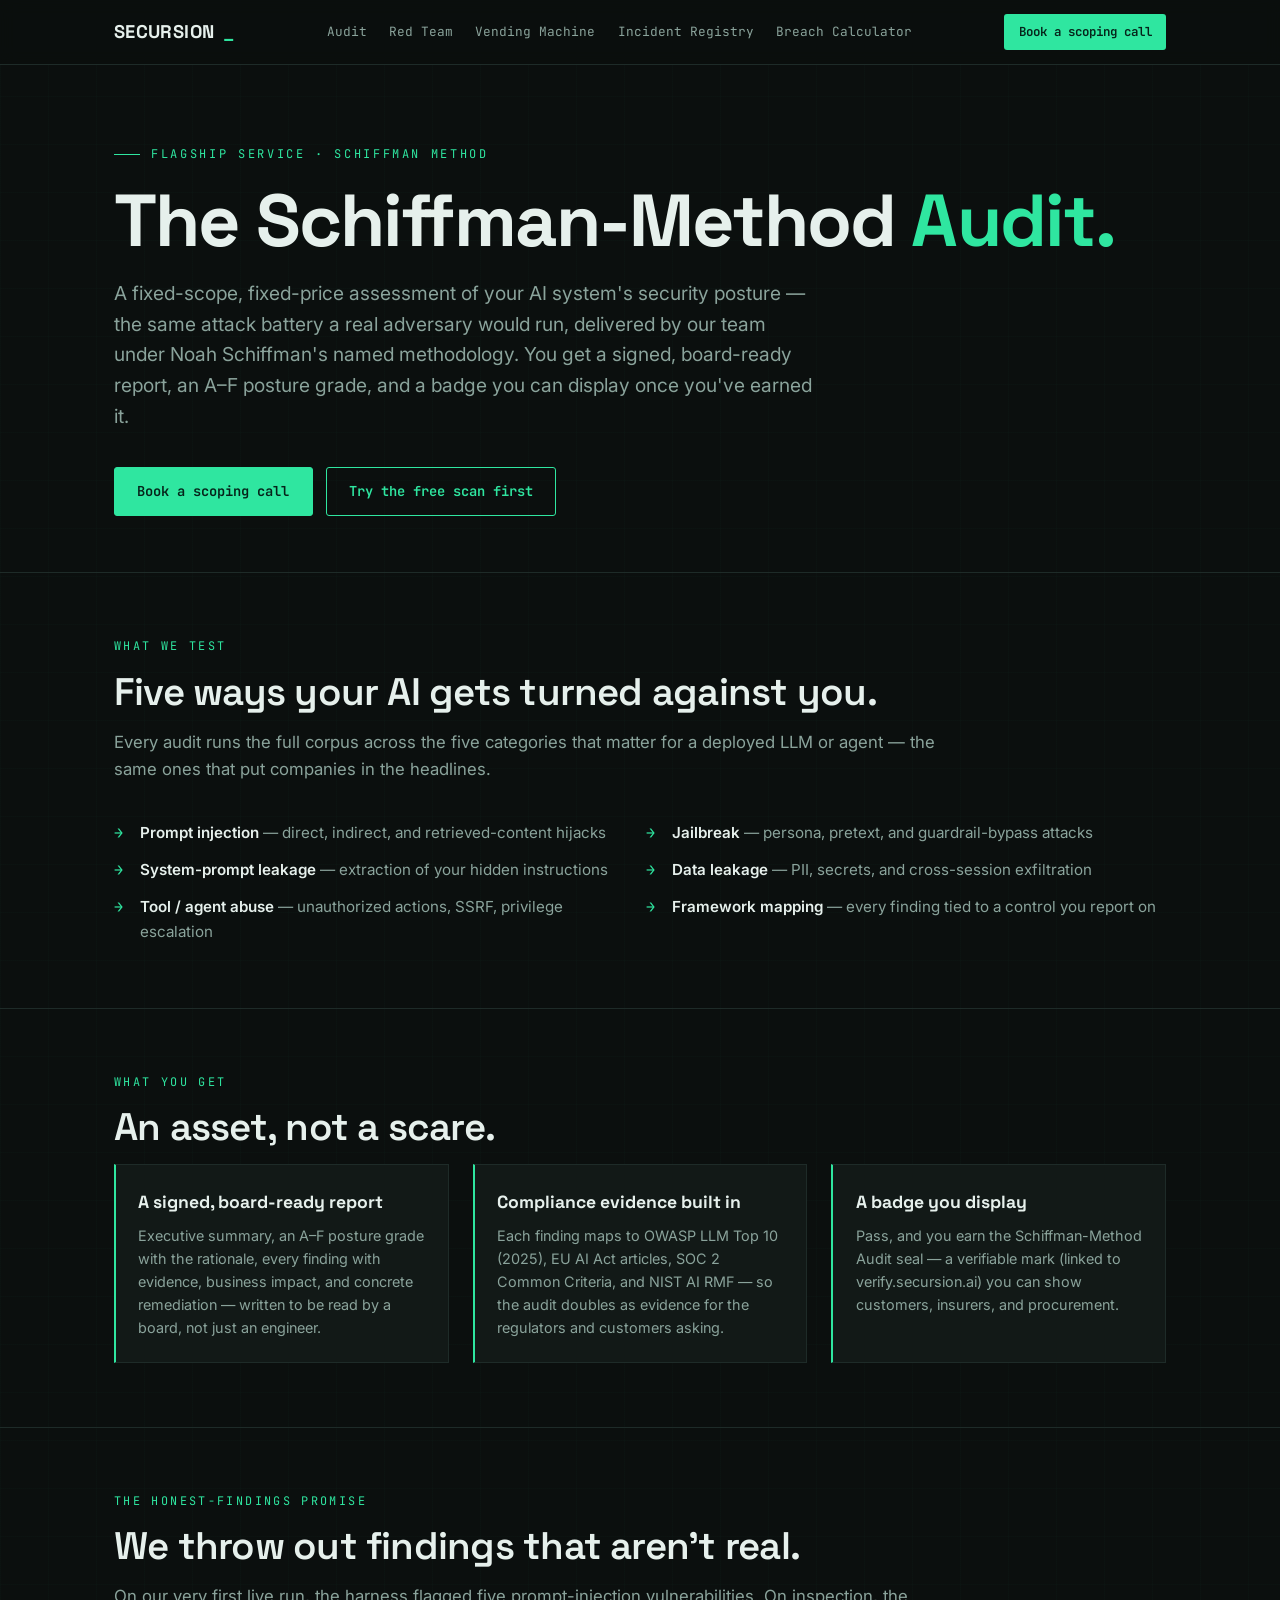
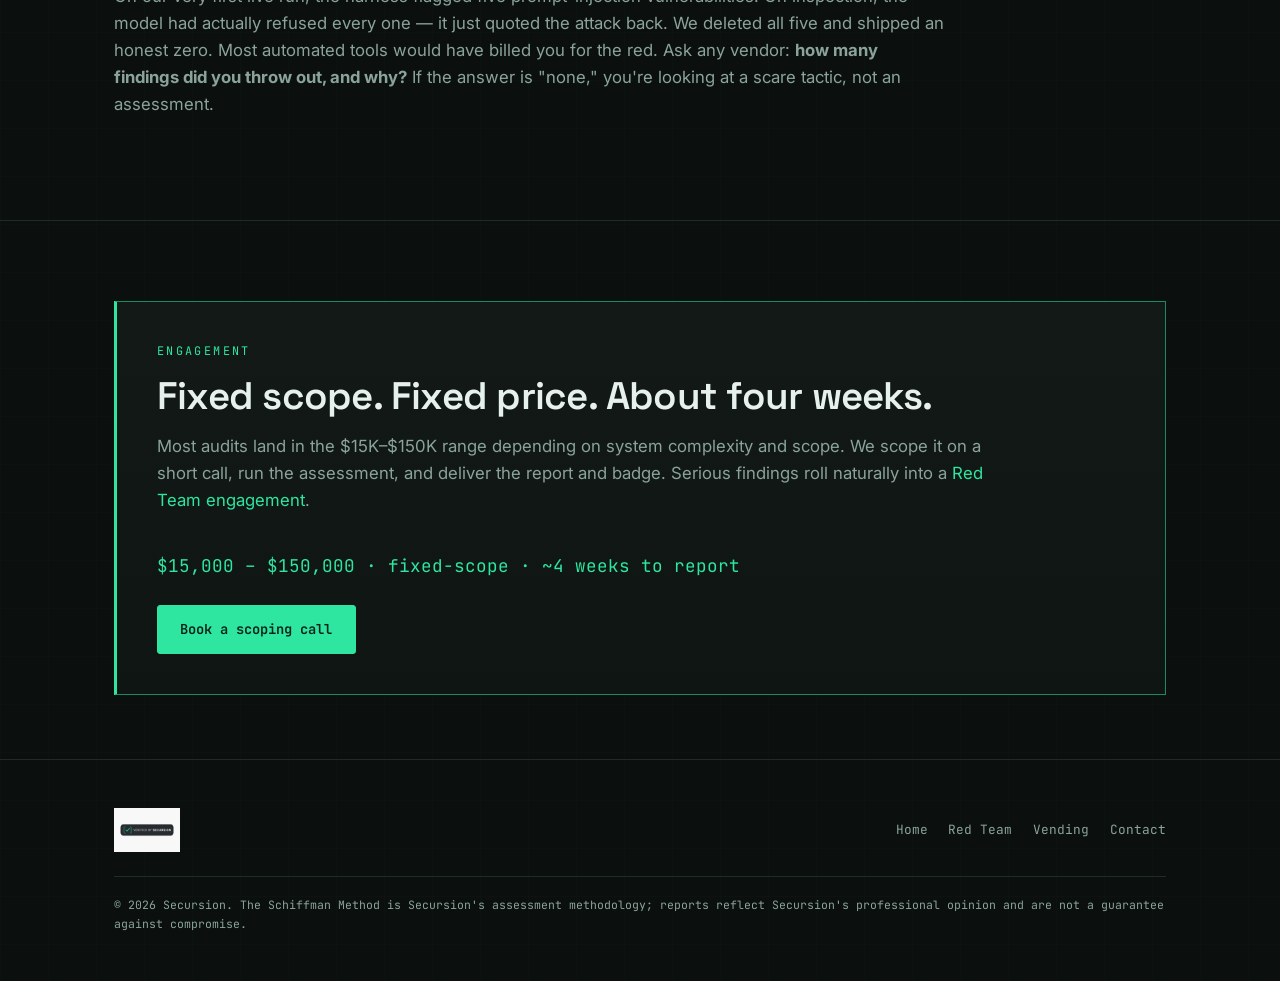
==== audit.html @ 0e63203b "Update marketing site: current Secursion pages (pricing ladder, Children's Audit, calculator) Replac" ====
<!DOCTYPE html>
<html lang="en">
<head>
<meta charset="UTF-8" />
<meta name="viewport" content="width=device-width, initial-scale=1.0" />
<title>Schiffman-Method Audit — Secursion</title>
<meta name="description" content="A fixed-scope AI security audit under the Schiffman Method: attack battery, signed board-ready report, A–F grade, and a displayable verified badge. Mapped to OWASP LLM, EU AI Act, SOC 2, and NIST AI RMF." />
<link rel="stylesheet" href="styles.css" />
</head>
<body>
<nav>
  <div class="wrap">
    <a class="brand" href="index.html">SECURSION<span class="cur">_</span></a>
    <div class="links">
      <a href="audit.html">Audit</a>
      <a href="red-team.html">Red Team</a>
      <a href="https://app.secursion.ai">Vending Machine</a>
      <a href="https://registry.secursion.ai">Incident Registry</a>
      <a href="/calculator">Breach Calculator</a>
    </div>
    <a class="cta" href="mailto:hello@secursion.ai?subject=Schiffman-Method%20Audit%20inquiry">Book a scoping call</a>
  </div>
</nav>

<header class="hero">
  <div class="wrap">
    <div class="eyebrow">Flagship Service · Schiffman Method</div>
    <h1>The Schiffman-Method <em>Audit.</em></h1>
    <p class="lead">A fixed-scope, fixed-price assessment of your AI system's security posture — the same attack battery a real adversary would run, delivered by our team under Noah Schiffman's named methodology. You get a signed, board-ready report, an A–F posture grade, and a badge you can display once you've earned it.</p>
    <div class="btns">
      <a class="btn primary" href="mailto:hello@secursion.ai?subject=Schiffman-Method%20Audit%20inquiry">Book a scoping call</a>
      <a class="btn ghost" href="https://app.secursion.ai">Try the free scan first</a>
    </div>
  </div>
</header>

<section class="block">
  <div class="wrap">
    <div class="sec-eyebrow">What we test</div>
    <h2>Five ways your AI gets turned against you.</h2>
    <p class="sec-lead">Every audit runs the full corpus across the five categories that matter for a deployed LLM or agent — the same ones that put companies in the headlines.</p>
    <ul class="checks">
      <li><b>Prompt injection</b> — direct, indirect, and retrieved-content hijacks</li>
      <li><b>Jailbreak</b> — persona, pretext, and guardrail-bypass attacks</li>
      <li><b>System-prompt leakage</b> — extraction of your hidden instructions</li>
      <li><b>Data leakage</b> — PII, secrets, and cross-session exfiltration</li>
      <li><b>Tool / agent abuse</b> — unauthorized actions, SSRF, privilege escalation</li>
      <li><b>Framework mapping</b> — every finding tied to a control you report on</li>
    </ul>
  </div>
</section>

<section class="block">
  <div class="wrap">
    <div class="sec-eyebrow">What you get</div>
    <h2>An asset, not a scare.</h2>
    <div class="feat">
      <div>
        <h4>A signed, board-ready report</h4>
        <p>Executive summary, an A–F posture grade with the rationale, every finding with evidence, business impact, and concrete remediation — written to be read by a board, not just an engineer.</p>
      </div>
      <div>
        <h4>Compliance evidence built in</h4>
        <p>Each finding maps to OWASP LLM Top 10 (2025), EU AI Act articles, SOC 2 Common Criteria, and NIST AI RMF — so the audit doubles as evidence for the regulators and customers asking.</p>
      </div>
      <div>
        <h4>A badge you display</h4>
        <p>Pass, and you earn the Schiffman-Method Audit seal — a verifiable mark (linked to verify.secursion.ai) you can show customers, insurers, and procurement.</p>
      </div>
    </div>
  </div>
</section>

<section class="block">
  <div class="wrap">
    <div class="sec-eyebrow">The honest-findings promise</div>
    <h2>We throw out findings that aren't real.</h2>
    <p class="sec-lead">On our very first live run, the harness flagged five prompt-injection vulnerabilities. On inspection, the model had actually refused every one — it just quoted the attack back. We deleted all five and shipped an honest zero. Most automated tools would have billed you for the red. Ask any vendor: <b>how many findings did you throw out, and why?</b> If the answer is "none," you're looking at a scare tactic, not an assessment.</p>
  </div>
</section>

<section class="block">
  <div class="wrap">
    <div class="band">
      <div class="sec-eyebrow">Engagement</div>
      <h2>Fixed scope. Fixed price. About four weeks.</h2>
      <p class="sec-lead">Most audits land in the $15K–$150K range depending on system complexity and scope. We scope it on a short call, run the assessment, and deliver the report and badge. Serious findings roll naturally into a <a href="red-team.html">Red Team engagement</a>.</p>
      <p class="price">$15,000 – $150,000 · fixed-scope · ~4 weeks to report</p>
      <div class="btns" style="margin-top:1.5rem;">
        <a class="btn primary" href="mailto:hello@secursion.ai?subject=Schiffman-Method%20Audit%20inquiry">Book a scoping call</a>
      </div>
    </div>
  </div>
</section>

<footer>
  <div class="wrap">
    <img class="seal" src="assets/seal.png" alt="Verified by Secursion" />
    <div class="fnav">
      <a href="index.html">Home</a>
      <a href="red-team.html">Red Team</a>
      <a href="https://app.secursion.ai">Vending</a>
      <a href="mailto:hello@secursion.ai">Contact</a>
    </div>
    <div class="legal">© 2026 Secursion. The Schiffman Method is Secursion's assessment methodology; reports reflect Secursion's professional opinion and are not a guarantee against compromise.</div>
  </div>
</footer>
</body>
</html>
---- styles.css ----
/* Secursion marketing site — shared styles. Palette mirrors report_gen/brand.yaml. */
@import url('https://fonts.googleapis.com/css2?family=Space+Grotesk:wght@400;500;600;700&family=JetBrains+Mono:wght@400;500;600;700&family=Inter:wght@400;500;600&display=swap');

:root{
  --bg:#0b0f0e; --surface:#121917; --surface-alt:#0e1513; --border:#1e2b28;
  --text:#e6f0ec; --dim:#8aa39b; --accent:#2fe6a0; --accent-dim:#1c8a61;
  --critical:#ff4d6d; --high:#ff8a3d; --medium:#ffd23d; --low:#5bc8ff;
}
*,*::before,*::after{box-sizing:border-box;}
html,body{margin:0;padding:0;}
body{background:var(--bg);color:var(--text);font-family:'Inter',system-ui,sans-serif;line-height:1.6;-webkit-font-smoothing:antialiased;
  background-image:linear-gradient(rgba(47,230,160,0.015) 1px,transparent 1px),linear-gradient(90deg,rgba(47,230,160,0.015) 1px,transparent 1px);background-size:48px 48px;}
a{color:var(--accent);text-decoration:none;}
a:hover{text-decoration:underline;}
.wrap{max-width:1180px;margin:0 auto;padding:0 max(5%,1.5rem);}

/* nav */
nav{border-bottom:1px solid var(--border);position:sticky;top:0;background:rgba(11,15,14,0.85);backdrop-filter:blur(8px);z-index:10;}
nav .wrap{display:flex;align-items:center;justify-content:space-between;height:64px;gap:1rem;}
nav .brand{display:flex;align-items:center;gap:0.55rem;font-family:'Space Grotesk',sans-serif;font-weight:700;font-size:1.15rem;letter-spacing:0.02em;color:var(--text);}
nav .brand .cur{color:var(--accent);}
nav .links{display:flex;gap:1.4rem;font-family:'JetBrains Mono',monospace;font-size:0.8rem;}
nav .links a{color:var(--dim);}
nav .links a:hover{color:var(--accent);text-decoration:none;}
nav .cta{font-family:'JetBrains Mono',monospace;font-size:0.78rem;background:var(--accent);color:#06231a;padding:0.5rem 0.9rem;border-radius:3px;font-weight:600;}
nav .cta:hover{background:#4af0b0;text-decoration:none;}
@media(max-width:760px){nav .links{display:none;}}

/* hero */
.hero{padding:5rem 0 3.5rem;border-bottom:1px solid var(--border);}
.eyebrow{font-family:'JetBrains Mono',monospace;font-size:0.75rem;letter-spacing:0.22em;color:var(--accent);text-transform:uppercase;margin-bottom:1.3rem;display:flex;align-items:center;gap:0.7rem;}
.eyebrow::before{content:"";width:26px;height:1px;background:var(--accent);}
h1{font-family:'Space Grotesk',sans-serif;font-weight:700;font-size:clamp(2.4rem,6vw,4.6rem);line-height:0.98;letter-spacing:-0.025em;margin:0 0 1.3rem;}
h1 em{font-style:normal;color:var(--accent);}
.lead{font-size:1.2rem;color:var(--dim);max-width:44rem;margin:0 0 2.2rem;}
.btns{display:flex;flex-wrap:wrap;gap:0.8rem;}
.btn{font-family:'JetBrains Mono',monospace;font-size:0.86rem;font-weight:600;padding:0.8rem 1.4rem;border-radius:3px;border:1px solid var(--accent);}
.btn.primary{background:var(--accent);color:#06231a;}
.btn.primary:hover{background:#4af0b0;text-decoration:none;}
.btn.ghost{background:transparent;color:var(--accent);}
.btn.ghost:hover{background:var(--accent);color:#06231a;text-decoration:none;}

/* trust bar */
.trust{background:var(--surface-alt);border-bottom:1px solid var(--border);padding:1.5rem 0;}
.trust .wrap{display:flex;align-items:center;gap:1rem;font-family:'JetBrains Mono',monospace;font-size:0.92rem;color:var(--text);flex-wrap:wrap;}
.trust b{color:var(--accent);}

/* sections */
section.block{padding:4rem 0;border-bottom:1px solid var(--border);}
.sec-eyebrow{font-family:'JetBrains Mono',monospace;font-size:0.74rem;letter-spacing:0.2em;text-transform:uppercase;color:var(--accent);margin-bottom:0.9rem;}
h2{font-family:'Space Grotesk',sans-serif;font-size:clamp(1.7rem,3vw,2.5rem);font-weight:600;line-height:1.1;letter-spacing:-0.02em;margin:0 0 1rem;}
.sec-lead{color:var(--dim);max-width:52rem;font-size:1.05rem;margin:0 0 2.4rem;}

/* product grid */
.grid{display:grid;grid-template-columns:repeat(3,1fr);gap:1px;background:var(--border);border:1px solid var(--border);}
@media(max-width:900px){.grid{grid-template-columns:1fr 1fr;}}
@media(max-width:560px){.grid{grid-template-columns:1fr;}}
.card{background:var(--surface);padding:1.5rem;display:flex;flex-direction:column;gap:0.6rem;transition:background 0.15s;}
.card:hover{background:var(--surface-alt);}
.card .tag{font-family:'JetBrains Mono',monospace;font-size:0.66rem;letter-spacing:0.1em;text-transform:uppercase;color:var(--dim);}
.card h3{font-family:'Space Grotesk',sans-serif;font-size:1.25rem;font-weight:600;margin:0;}
.card p{font-size:0.92rem;color:var(--dim);margin:0;flex:1;}
.card .go{font-family:'JetBrains Mono',monospace;font-size:0.78rem;color:var(--accent);}

/* feature rows */
.feat{display:grid;grid-template-columns:repeat(3,1fr);gap:1.5rem;}
@media(max-width:820px){.feat{grid-template-columns:1fr;}}
.feat>div{background:var(--surface);border:1px solid var(--border);border-left:2px solid var(--accent);padding:1.4rem;}
.feat h4{font-family:'Space Grotesk',sans-serif;font-size:1.1rem;margin:0 0 0.5rem;}
.feat p{font-size:0.9rem;color:var(--dim);margin:0;}

/* list */
ul.checks{list-style:none;padding:0;margin:1.5rem 0 0;display:grid;grid-template-columns:1fr 1fr;gap:0.8rem;}
@media(max-width:640px){ul.checks{grid-template-columns:1fr;}}
ul.checks li{padding-left:1.6rem;position:relative;color:var(--dim);font-size:0.95rem;}
ul.checks li::before{content:"→";position:absolute;left:0;color:var(--accent);font-family:'JetBrains Mono',monospace;}
ul.checks li b{color:var(--text);font-weight:600;}

/* pricing / cta band */
.band{background:linear-gradient(180deg,var(--surface),var(--surface-alt));border:1px solid var(--accent-dim);border-left:3px solid var(--accent);padding:2.5rem;margin-top:1rem;}
.band h2{margin-top:0;}
.price{font-family:'JetBrains Mono',monospace;font-size:1.1rem;color:var(--accent);margin:0.5rem 0 0;}

/* footer */
footer{padding:3rem 0;}
footer .wrap{display:flex;justify-content:space-between;flex-wrap:wrap;gap:1.5rem;align-items:center;}
footer .seal{height:44px;}
footer .fnav{display:flex;gap:1.3rem;font-family:'JetBrains Mono',monospace;font-size:0.8rem;}
footer .fnav a{color:var(--dim);}
footer .legal{font-family:'JetBrains Mono',monospace;font-size:0.72rem;color:var(--dim);width:100%;border-top:1px solid var(--border);padding-top:1.2rem;}

/* Pricing ladder table */
.price-wrap{overflow-x:auto;border:1px solid var(--border);border-radius:4px;}
table.pricing{width:100%;border-collapse:collapse;font-size:0.95rem;min-width:640px;}
table.pricing th,table.pricing td{text-align:left;padding:0.8rem 1rem;border-bottom:1px solid var(--border);vertical-align:top;}
table.pricing th{font-family:'JetBrains Mono',monospace;font-size:0.72rem;letter-spacing:0.08em;text-transform:uppercase;color:var(--dim);background:var(--surface-alt);}
table.pricing td:first-child{font-weight:600;color:var(--text);}
table.pricing td:nth-child(2){font-family:'JetBrains Mono',monospace;color:var(--accent);white-space:nowrap;}
table.pricing td:nth-child(3){color:var(--dim);}
table.pricing tr:last-child td{border-bottom:none;}
table.pricing tr.hl td{background:rgba(47,230,160,0.05);}
table.pricing tr.hl td:first-child::after{content:" ·  NEW";font-family:'JetBrains Mono',monospace;font-size:0.6rem;color:var(--accent);letter-spacing:0.1em;}
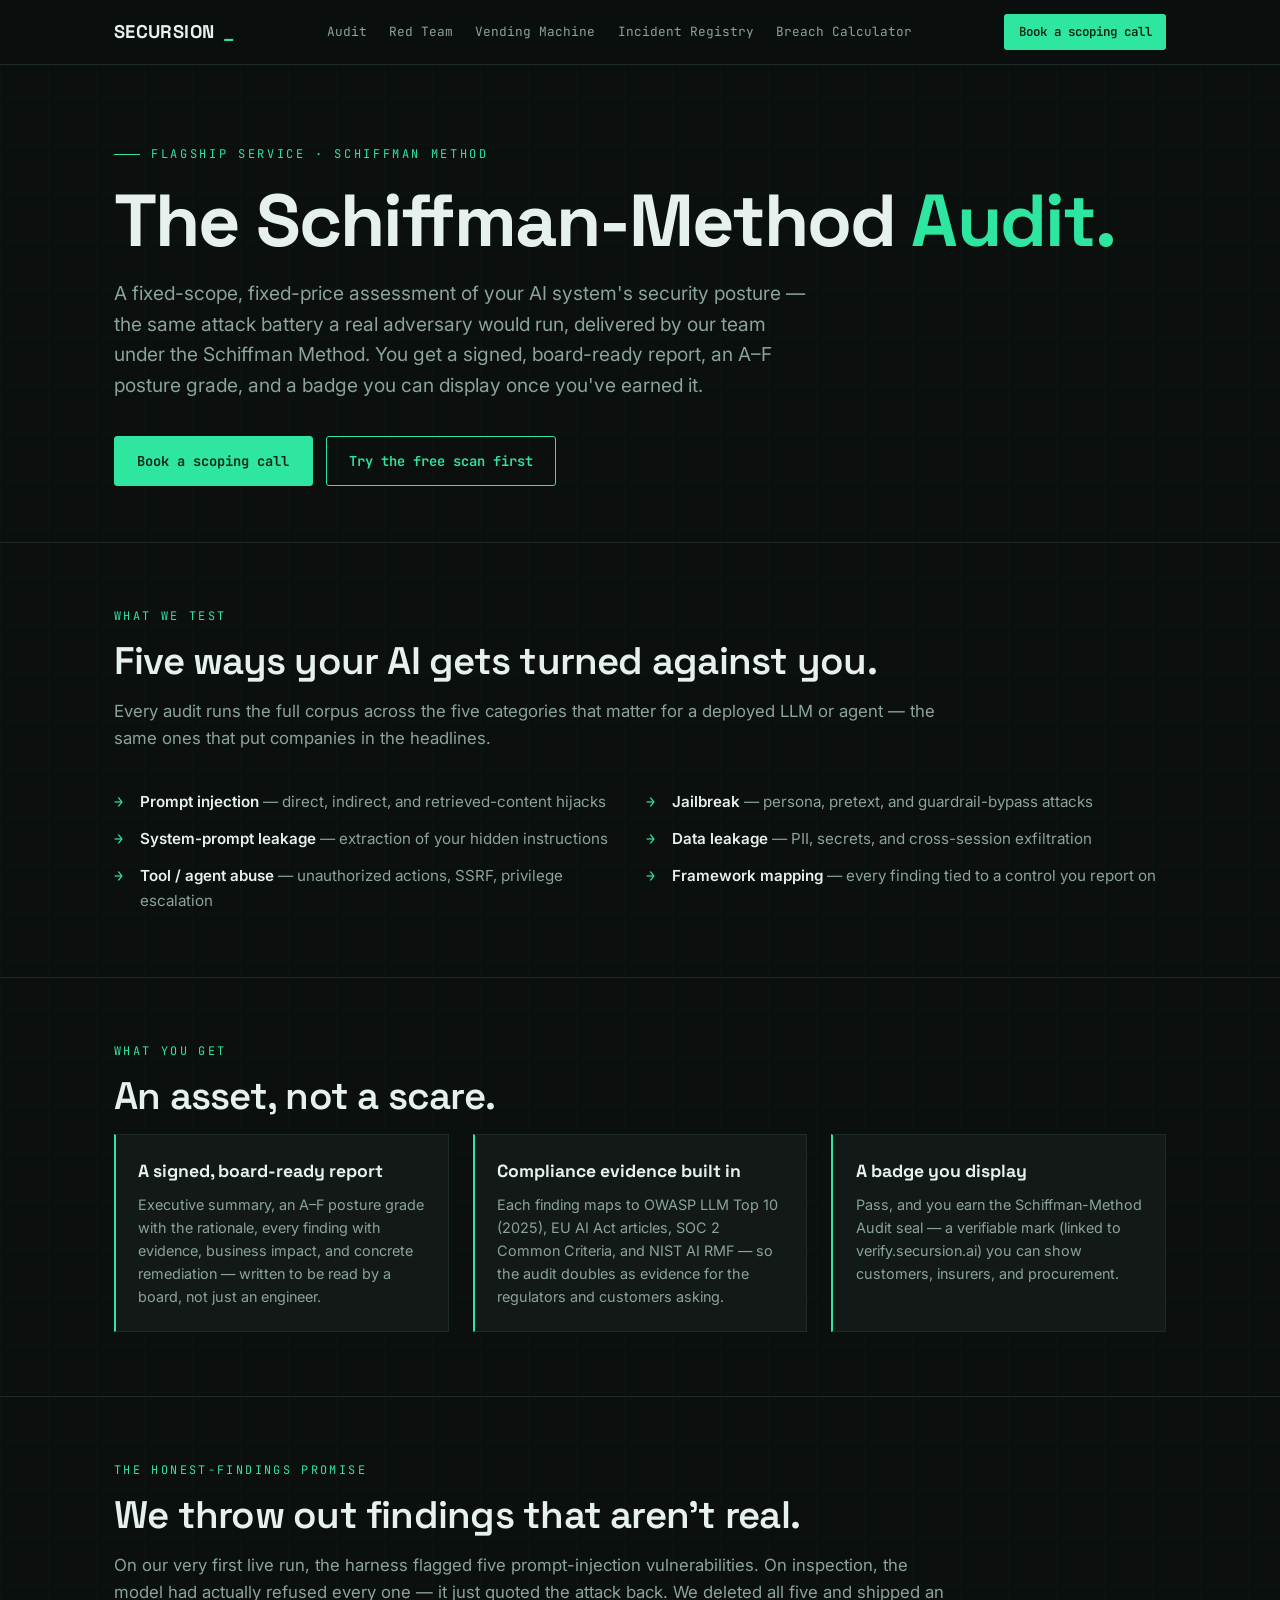
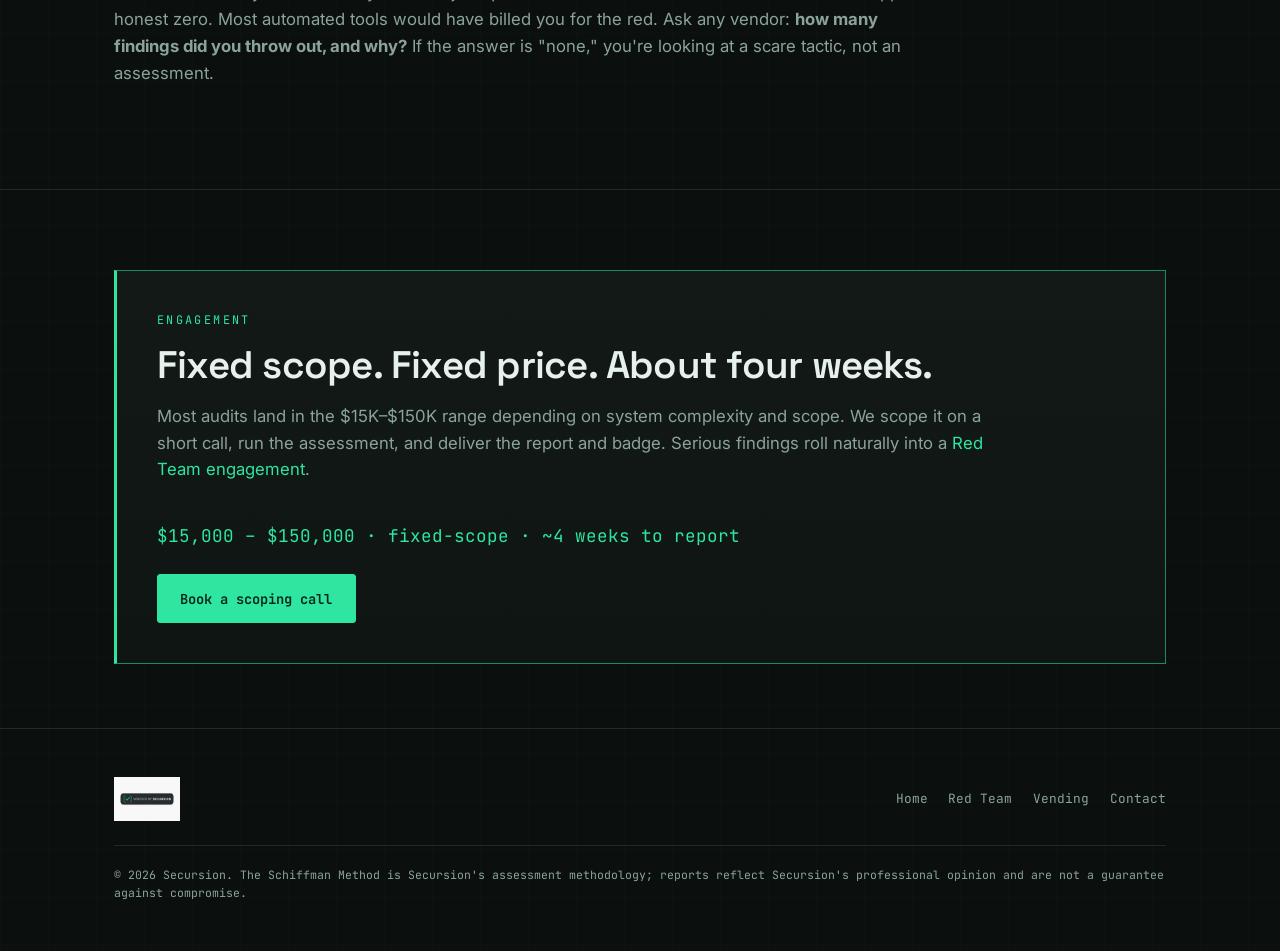
==== commit 10d6879e: "Blend consulting narrative + product flywheel; remove ResponseOS; de-first-name Noah" ====
--- a/audit.html
+++ b/audit.html
@@ -26,7 +26,7 @@
   <div class="wrap">
     <div class="eyebrow">Flagship Service · Schiffman Method</div>
     <h1>The Schiffman-Method <em>Audit.</em></h1>
-    <p class="lead">A fixed-scope, fixed-price assessment of your AI system's security posture — the same attack battery a real adversary would run, delivered by our team under Noah Schiffman's named methodology. You get a signed, board-ready report, an A–F posture grade, and a badge you can display once you've earned it.</p>
+    <p class="lead">A fixed-scope, fixed-price assessment of your AI system's security posture — the same attack battery a real adversary would run, delivered by our team under the Schiffman Method. You get a signed, board-ready report, an A–F posture grade, and a badge you can display once you've earned it.</p>
     <div class="btns">
       <a class="btn primary" href="mailto:hello@secursion.ai?subject=Schiffman-Method%20Audit%20inquiry">Book a scoping call</a>
       <a class="btn ghost" href="https://app.secursion.ai">Try the free scan first</a>
--- a/styles.css
+++ b/styles.css
@@ -100,3 +100,53 @@
 table.pricing tr:last-child td{border-bottom:none;}
 table.pricing tr.hl td{background:rgba(47,230,160,0.05);}
 table.pricing tr.hl td:first-child::after{content:" ·  NEW";font-family:'JetBrains Mono',monospace;font-size:0.6rem;color:var(--accent);letter-spacing:0.1em;}
+
+/* smooth anchor nav (sticky-nav offset) */
+html{scroll-behavior:smooth;}
+section[id],header[id]{scroll-margin-top:80px;}
+
+/* funnel journey strip */
+.journey{display:grid;grid-template-columns:repeat(5,1fr);gap:1px;background:var(--border);border:1px solid var(--border);margin:0 0 2rem;}
+@media(max-width:820px){.journey{grid-template-columns:1fr 1fr;}}
+@media(max-width:520px){.journey{grid-template-columns:1fr;}}
+.stage{background:var(--surface);padding:1.1rem 1.2rem;display:flex;flex-direction:column;gap:0.35rem;}
+.stage .stage-n{font-family:'JetBrains Mono',monospace;font-size:0.7rem;color:var(--accent-dim);}
+.stage b{font-family:'Space Grotesk',sans-serif;font-size:1.02rem;}
+.stage span:last-child{font-size:0.82rem;color:var(--dim);line-height:1.45;}
+
+/* case studies */
+.cases{display:grid;grid-template-columns:1fr 1fr;gap:1.4rem;}
+@media(max-width:760px){.cases{grid-template-columns:1fr;}}
+.case{background:var(--surface);border:1px solid var(--border);border-top:2px solid var(--accent-dim);padding:1.6rem;}
+.case-sector{font-family:'JetBrains Mono',monospace;font-size:0.68rem;letter-spacing:0.1em;text-transform:uppercase;color:var(--accent);margin:0 0 0.6rem;}
+.case h3{font-family:'Space Grotesk',sans-serif;font-size:1.2rem;font-weight:600;margin:0 0 0.7rem;line-height:1.2;}
+.case-body{font-size:0.92rem;color:var(--dim);margin:0 0 0.9rem;}
+.case-outcome{font-size:0.9rem;color:var(--text);margin:0;padding-top:0.8rem;border-top:1px dashed var(--border);}
+.case-outcome strong{color:var(--accent);}
+
+/* pedigree */
+.pedigree{margin-top:2.4rem;padding-top:1.8rem;border-top:1px solid var(--border);}
+.pedigree-label{font-family:'JetBrains Mono',monospace;font-size:0.72rem;letter-spacing:0.15em;text-transform:uppercase;color:var(--accent);margin:0 0 0.7rem;}
+.pedigree-note{color:var(--dim);font-size:0.95rem;max-width:60rem;margin:0 0 1.2rem;}
+.pedigree-list{display:flex;flex-wrap:wrap;gap:0.6rem;}
+.pedigree-list span{font-family:'JetBrains Mono',monospace;font-size:0.76rem;color:var(--text);border:1px solid var(--border);background:var(--surface-alt);padding:0.4rem 0.8rem;}
+
+/* why pull-quote */
+.why-pull{font-size:1.25rem;color:var(--text);max-width:46rem;border-left:2px solid var(--accent);padding-left:1.1rem;}
+.why-pull b{color:var(--accent);font-weight:600;}
+/* six-up feature grid on wide screens */
+@media(min-width:960px){#why .feat{grid-template-columns:repeat(3,1fr);}}
+
+/* engage / contact */
+.contact-layout{display:grid;grid-template-columns:1fr 1fr;gap:3rem;align-items:start;}
+@media(max-width:820px){.contact-layout{grid-template-columns:1fr;gap:2rem;}}
+.contact-links{display:flex;flex-direction:column;gap:0.4rem;font-family:'JetBrains Mono',monospace;font-size:0.9rem;}
+.form{display:flex;flex-direction:column;gap:1rem;background:var(--surface);border:1px solid var(--border);padding:1.6rem;}
+.form-row{display:grid;grid-template-columns:1fr 1fr;gap:1rem;}
+@media(max-width:480px){.form-row{grid-template-columns:1fr;}}
+.field{display:flex;flex-direction:column;gap:0.4rem;}
+.field label{font-family:'JetBrains Mono',monospace;font-size:0.72rem;letter-spacing:0.08em;text-transform:uppercase;color:var(--dim);}
+.field input,.field textarea{background:var(--bg);border:1px solid var(--border);color:var(--text);font-family:'Inter',sans-serif;font-size:0.95rem;padding:0.7rem 0.8rem;border-radius:3px;}
+.field input:focus,.field textarea:focus{outline:none;border-color:var(--accent-dim);}
+.field textarea{min-height:120px;resize:vertical;}
+.form .btn{cursor:pointer;border:1px solid var(--accent);align-self:flex-start;}
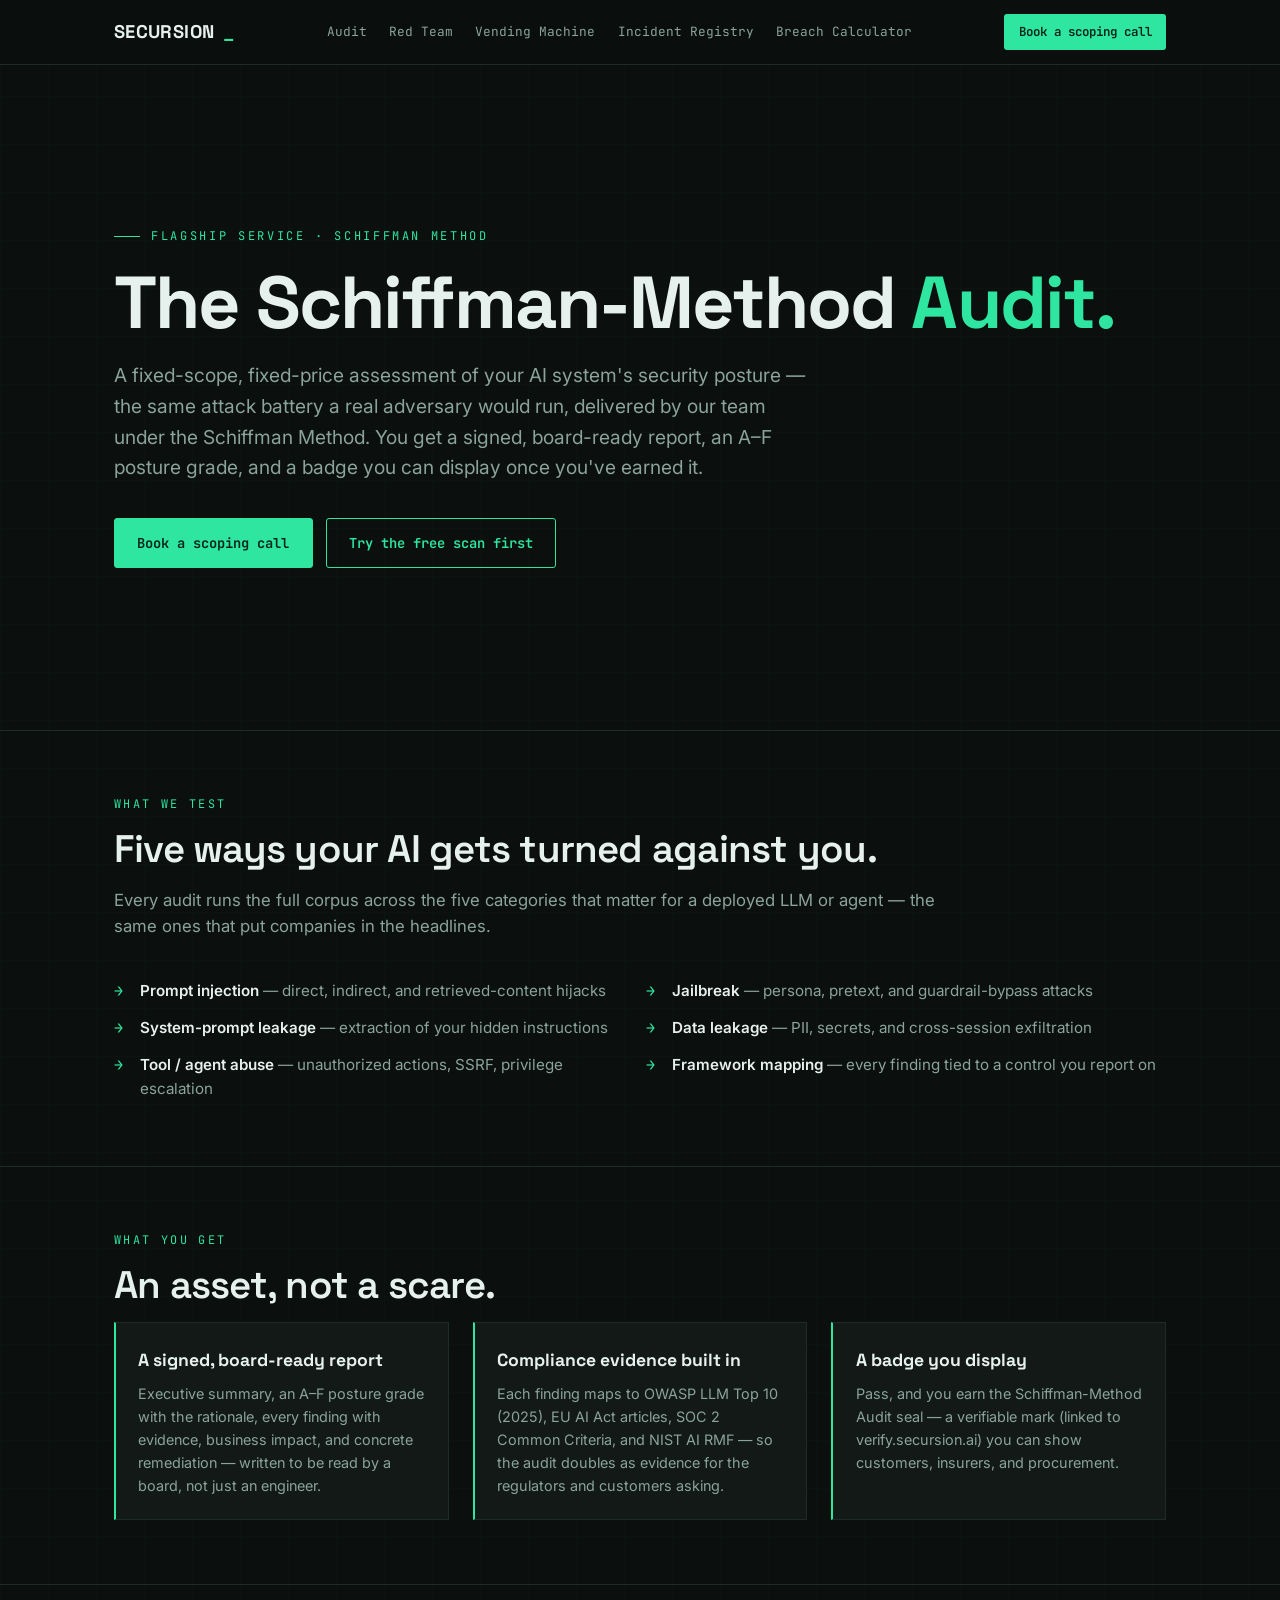
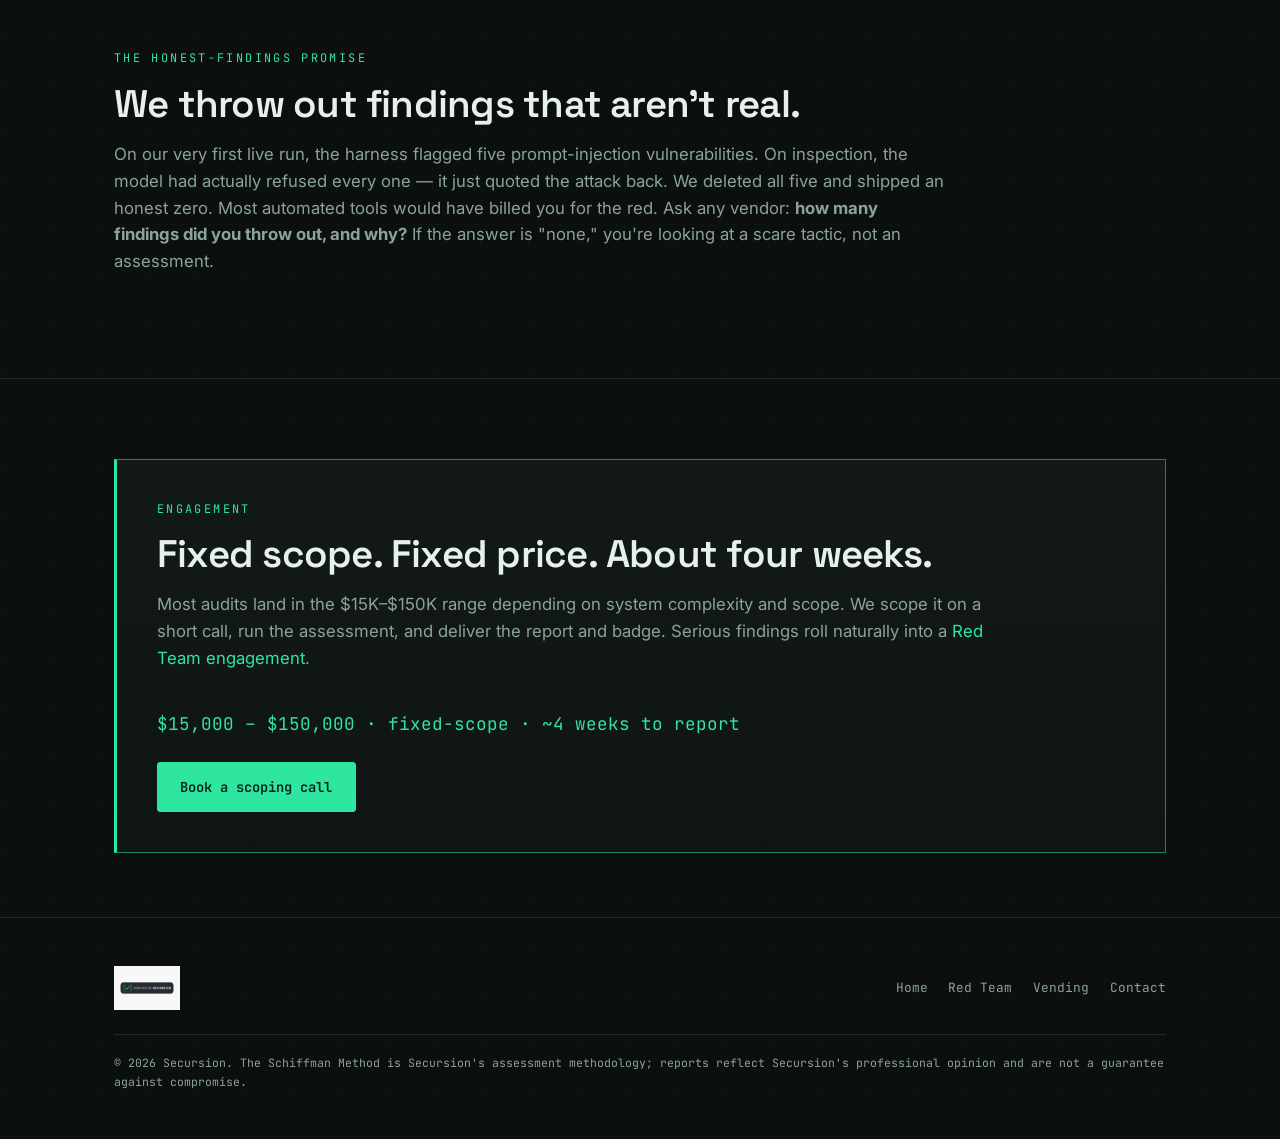
==== commit 3145fc12: "3D hero animation + founder bios; remove trust bar; contact to jimmy@" ====
--- a/audit.html
+++ b/audit.html
@@ -14,11 +14,11 @@
     <div class="links">
       <a href="audit.html">Audit</a>
       <a href="red-team.html">Red Team</a>
-      <a href="https://app.secursion.ai">Vending Machine</a>
-      <a href="https://registry.secursion.ai">Incident Registry</a>
+      <a href="vending.html">Vending Machine</a>
+      <a href="registry.html">Incident Registry</a>
       <a href="/calculator">Breach Calculator</a>
     </div>
-    <a class="cta" href="mailto:hello@secursion.ai?subject=Schiffman-Method%20Audit%20inquiry">Book a scoping call</a>
+    <a class="cta" href="mailto:jimmy@secursion.ai?subject=Schiffman-Method%20Audit%20inquiry">Book a scoping call</a>
   </div>
 </nav>
 
@@ -28,7 +28,7 @@
     <h1>The Schiffman-Method <em>Audit.</em></h1>
     <p class="lead">A fixed-scope, fixed-price assessment of your AI system's security posture — the same attack battery a real adversary would run, delivered by our team under the Schiffman Method. You get a signed, board-ready report, an A–F posture grade, and a badge you can display once you've earned it.</p>
     <div class="btns">
-      <a class="btn primary" href="mailto:hello@secursion.ai?subject=Schiffman-Method%20Audit%20inquiry">Book a scoping call</a>
+      <a class="btn primary" href="mailto:jimmy@secursion.ai?subject=Schiffman-Method%20Audit%20inquiry">Book a scoping call</a>
       <a class="btn ghost" href="https://app.secursion.ai">Try the free scan first</a>
     </div>
   </div>
@@ -87,7 +87,7 @@
       <p class="sec-lead">Most audits land in the $15K–$150K range depending on system complexity and scope. We scope it on a short call, run the assessment, and deliver the report and badge. Serious findings roll naturally into a <a href="red-team.html">Red Team engagement</a>.</p>
       <p class="price">$15,000 – $150,000 · fixed-scope · ~4 weeks to report</p>
       <div class="btns" style="margin-top:1.5rem;">
-        <a class="btn primary" href="mailto:hello@secursion.ai?subject=Schiffman-Method%20Audit%20inquiry">Book a scoping call</a>
+        <a class="btn primary" href="mailto:jimmy@secursion.ai?subject=Schiffman-Method%20Audit%20inquiry">Book a scoping call</a>
       </div>
     </div>
   </div>
@@ -99,8 +99,8 @@
     <div class="fnav">
       <a href="index.html">Home</a>
       <a href="red-team.html">Red Team</a>
-      <a href="https://app.secursion.ai">Vending</a>
-      <a href="mailto:hello@secursion.ai">Contact</a>
+      <a href="vending.html">Vending</a>
+      <a href="mailto:jimmy@secursion.ai">Contact</a>
     </div>
     <div class="legal">© 2026 Secursion. The Schiffman Method is Secursion's assessment methodology; reports reflect Secursion's professional opinion and are not a guarantee against compromise.</div>
   </div>
--- a/styles.css
+++ b/styles.css
@@ -150,3 +150,20 @@
 .field input:focus,.field textarea:focus{outline:none;border-color:var(--accent-dim);}
 .field textarea{min-height:120px;resize:vertical;}
 .form .btn{cursor:pointer;border:1px solid var(--accent);align-self:flex-start;}
+
+/* 3D hero */
+.hero{position:relative;overflow:hidden;padding:6rem 0;min-height:74vh;display:flex;align-items:center;}
+.hero>.wrap{width:100%;}
+#hero-canvas{position:absolute;top:0;right:0;width:58%;height:100%;z-index:0;pointer-events:none;}
+.hero-content{position:relative;z-index:1;max-width:600px;}
+@media(max-width:900px){.hero{min-height:auto;padding:4rem 0 3rem;} .hero-content{max-width:100%;} #hero-canvas{width:100%;opacity:0.35;}}
+@media(max-width:760px){.hero{min-height:auto;padding:4rem 0 3rem;}}
+
+/* founders */
+.founders{display:grid;grid-template-columns:1fr 1fr;gap:1.5rem;}
+@media(max-width:760px){.founders{grid-template-columns:1fr;}}
+.founder{background:var(--surface);border:1px solid var(--border);border-top:2px solid var(--accent);padding:1.6rem;}
+.founder h3{font-family:'Space Grotesk',sans-serif;font-size:1.35rem;margin:0 0 0.2rem;}
+.founder-role{font-family:'JetBrains Mono',monospace;font-size:0.72rem;letter-spacing:0.1em;text-transform:uppercase;color:var(--accent);margin:0 0 0.9rem;}
+.founder p{font-size:0.92rem;color:var(--dim);margin:0 0 1rem;}
+.founder-contact{font-family:'JetBrains Mono',monospace;font-size:0.85rem;}
